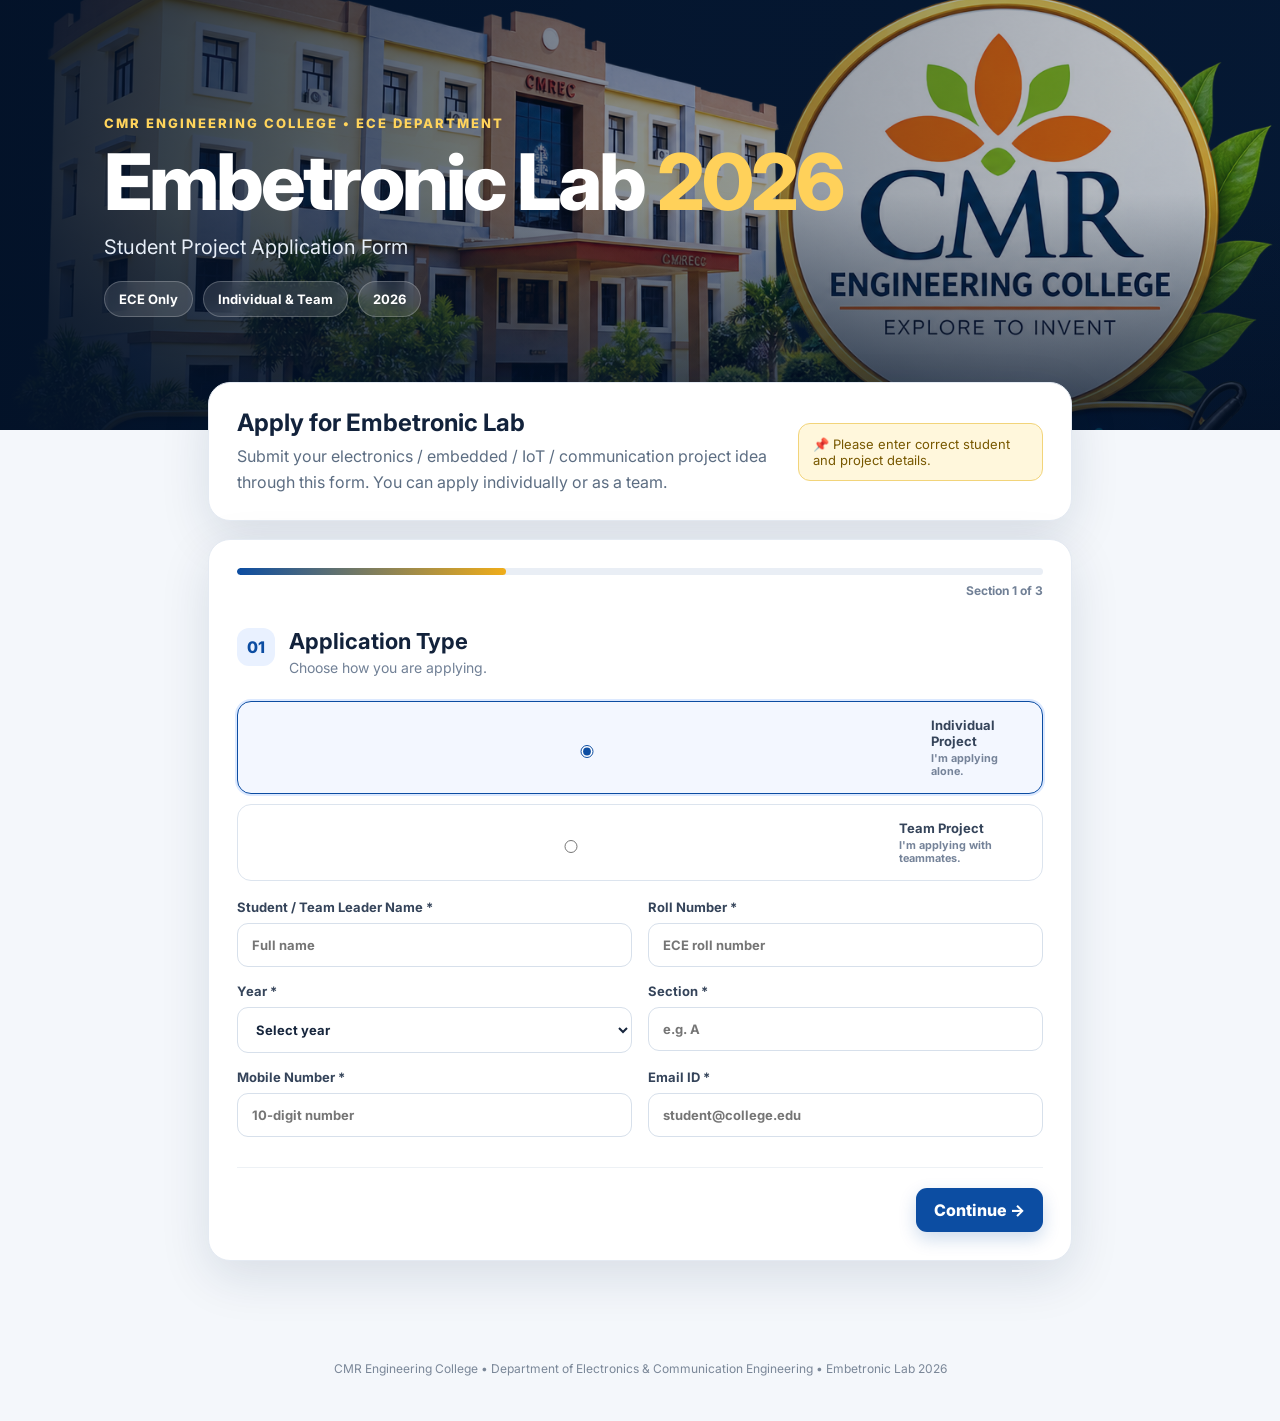
==== index.html @ 6908dd09 "Add files via upload" ====
<!doctype html>
<html lang="en">
<head>
<meta charset="utf-8">
<meta name="viewport" content="width=device-width, initial-scale=1">
<title>Embetronic Lab 2026 | CMR Engineering College</title>
<link rel="stylesheet" href="/styles.css">
</head>
<body>
<header class="hero">
  <div class="hero-bg"></div>
  <div class="hero-overlay"></div>
  <div class="hero-content">
    <div class="eyebrow">CMR ENGINEERING COLLEGE • ECE DEPARTMENT</div>
    <h1>Embetronic Lab <span>2026</span></h1>
    <p>Student Project Application Form</p>
    <div class="hero-pills"><span>ECE Only</span><span>Individual & Team</span><span>2026</span></div>
  </div>
</header>

<main class="container">
  <section class="intro card">
    <div>
      <h2>Apply for Embetronic Lab</h2>
      <p>Submit your electronics / embedded / IoT / communication project idea through this form. You can apply individually or as a team.</p>
    </div>
    <div class="notice">📌 Please enter correct student and project details.</div>
  </section>

  <form id="applicationForm" class="form card">
    <div class="progress-wrap">
      <div class="progress"><div id="progressBar"></div></div>
      <div id="progressText">Section 1 of 3</div>
    </div>

    <section class="form-section active" data-step="1">
      <div class="section-title"><span>01</span><div><h3>Application Type</h3><p>Choose how you are applying.</p></div></div>
      <label class="choice"><input type="radio" name="applicationType" value="single" checked> <span><b>Individual Project</b><small>I'm applying alone.</small></span></label>
      <label class="choice"><input type="radio" name="applicationType" value="team"> <span><b>Team Project</b><small>I'm applying with teammates.</small></span></label>
      <div class="grid two">
        <label>Student / Team Leader Name *<input name="leaderName" required placeholder="Full name"></label>
        <label>Roll Number *<input name="leaderRoll" required placeholder="ECE roll number"></label>
        <label>Year *<select name="year" required><option value="">Select year</option><option>2nd Year</option><option>3rd Year</option><option>4th Year</option></select></label>
        <label>Section *<input name="section" required placeholder="e.g. A"></label>
        <label>Mobile Number *<input name="phone" inputmode="numeric" maxlength="10" required placeholder="10-digit number"></label>
        <label>Email ID *<input type="email" name="email" required placeholder="student@college.edu"></label>
      </div>
      <div id="teamBox" class="team-box hidden">
        <div class="team-head"><div><h4>Team Members</h4><p>Add your teammates. Maximum 8 members.</p></div><button type="button" id="addMember" class="secondary">+ Add member</button></div>
        <div id="members"></div>
      </div>
    </section>

    <section class="form-section" data-step="2">
      <div class="section-title"><span>02</span><div><h3>Project Details</h3><p>Tell the ECE department about your idea.</p></div></div>
      <div class="grid two">
        <label>Project Title *<input name="projectTitle" required placeholder="Enter your project title"></label>
        <label>Project Domain *
          <select name="projectDomain" required>
            <option value="">Select domain</option>
            <option>Embedded Systems</option><option>IoT</option><option>VLSI / Digital Electronics</option>
            <option>Communication Systems</option><option>Robotics</option><option>Arduino / Microcontrollers</option>
            <option>RF / Microwave</option><option>Signal Processing</option><option>Other ECE Project</option>
          </select>
        </label>
        <label>Faculty Mentor <span class="optional">(optional)</span><input name="facultyMentor" placeholder="Faculty name, if already decided"></label>
      </div>
      <label>Project Abstract / Description *<textarea name="abstract" rows="7" required minlength="20" placeholder="Explain the problem, proposed solution, hardware/software involved, and expected result."></textarea></label>
    </section>

    <section class="form-section" data-step="3">
      <div class="section-title"><span>03</span><div><h3>Declaration & Submit</h3><p>Review your details before submitting.</p></div></div>
      <div class="review" id="review"></div>
      <label class="check"><input type="checkbox" name="consent" required> <span>I confirm that the information provided is correct and that this application is for the <b>ECE Department, CMR Engineering College – Embetronic Lab 2026</b>.</span></label>
      <div id="formMessage" class="message"></div>
    </section>

    <div class="form-actions">
      <button type="button" id="prevBtn" class="secondary hidden">← Back</button>
      <div class="spacer"></div>
      <button type="button" id="nextBtn" class="primary">Continue →</button>
      <button type="submit" id="submitBtn" class="primary hidden">Submit Application ✓</button>
    </div>
  </form>
</main>
<footer>CMR Engineering College • Department of Electronics & Communication Engineering • Embetronic Lab 2026</footer>
<script src="/app.js"></script>
</body>
</html>
---- styles.css ----
@import url('https://fonts.googleapis.com/css2?family=Inter:wght@400;500;600;700;800&display=swap');
*{box-sizing:border-box}body{margin:0;font-family:Inter,system-ui,sans-serif;background:#f4f7fb;color:#12223b}.hero{position:relative;min-height:430px;overflow:hidden;background:#061a36}.hero-bg{position:absolute;inset:0;background-image:url('/college-banner.png');background-size:cover;background-position:center 22%;filter:saturate(.95)}.hero-overlay{position:absolute;inset:0;background:linear-gradient(90deg,rgba(3,18,40,.92),rgba(3,18,40,.48) 48%,rgba(3,18,40,.22)),linear-gradient(0deg,rgba(3,18,40,.75),transparent 55%)}.hero-content{position:relative;z-index:2;max-width:1120px;margin:auto;padding:115px 24px 70px;color:#fff}.eyebrow{font-size:13px;letter-spacing:2px;font-weight:800;color:#ffd45c;margin-bottom:14px}.hero h1{font-size:clamp(42px,7vw,78px);line-height:.95;margin:0 0 16px;font-weight:800;letter-spacing:-3px}.hero h1 span{color:#ffd15a}.hero p{font-size:20px;margin:0 0 22px;color:#e8eff8}.hero-pills{display:flex;gap:10px;flex-wrap:wrap}.hero-pills span{background:rgba(255,255,255,.13);border:1px solid rgba(255,255,255,.22);padding:9px 14px;border-radius:99px;font-size:13px;font-weight:700;backdrop-filter:blur(8px)}.container{max-width:900px;margin:-48px auto 70px;position:relative;padding:0 18px}.card{background:#fff;border-radius:22px;box-shadow:0 16px 50px rgba(20,43,78,.12);border:1px solid #e4eaf2}.intro{padding:25px 28px;display:flex;justify-content:space-between;gap:25px;align-items:center;margin-bottom:18px}.intro h2{margin:0 0 7px;font-size:24px}.intro p{margin:0;color:#5c6d82;line-height:1.6}.notice{padding:12px 14px;background:#fff7dc;border:1px solid #f2d47a;border-radius:12px;color:#785800;font-size:13px;min-width:245px}.form{padding:28px}.progress-wrap{margin-bottom:30px}.progress{height:7px;background:#e9eef5;border-radius:10px;overflow:hidden}.progress div{height:100%;width:33.33%;background:linear-gradient(90deg,#0c4da2,#f0ad19);border-radius:10px;transition:.3s}.progress-wrap>div:last-child{text-align:right;margin-top:8px;color:#718096;font-size:12px;font-weight:700}.form-section{display:none}.form-section.active{display:block}.section-title{display:flex;gap:14px;align-items:flex-start;margin-bottom:25px}.section-title>span{display:grid;place-items:center;width:38px;height:38px;border-radius:12px;background:#e9f1ff;color:#0c4da2;font-weight:800}.section-title h3{margin:0 0 5px;font-size:22px}.section-title p{margin:0;color:#718096;font-size:14px}.choice{display:flex;align-items:center;gap:12px;border:1px solid #dce4ee;border-radius:14px;padding:15px;margin:10px 0;cursor:pointer}.choice:has(input:checked){border-color:#0c4da2;background:#f3f7ff;box-shadow:0 0 0 2px #dce9ff}.choice input{accent-color:#0c4da2}.choice span{display:flex;flex-direction:column;gap:3px}.choice small{color:#758399}.grid{display:grid;gap:16px;margin-top:18px}.grid.two{grid-template-columns:1fr 1fr}label{display:block;font-size:13px;font-weight:700;color:#35445a}input,select,textarea{width:100%;margin-top:8px;border:1px solid #d7e0eb;border-radius:11px;padding:13px 14px;font:inherit;color:#17263d;background:#fff;outline:none;transition:.2s}input:focus,select:focus,textarea:focus{border-color:#3c77c7;box-shadow:0 0 0 3px #e7f0ff}textarea{resize:vertical;line-height:1.5}.optional{font-weight:500;color:#8a97a8}.team-box{margin-top:20px;border:1px dashed #b8c8dc;border-radius:16px;padding:18px;background:#f9fbfe}.team-head{display:flex;justify-content:space-between;gap:15px;align-items:center}.team-head h4{margin:0 0 4px}.team-head p{margin:0;color:#74839a;font-size:12px}.member{background:#fff;border:1px solid #e2e8f0;border-radius:13px;padding:14px;margin-top:12px;display:grid;grid-template-columns:1.2fr .8fr .9fr 1.2fr auto;gap:9px;align-items:end}.member label{font-size:11px}.member input{padding:10px 9px;font-size:13px}.remove{border:0;background:#fff0f0;color:#c53939;padding:10px;border-radius:9px;cursor:pointer}.form-actions{display:flex;align-items:center;gap:10px;margin-top:30px;padding-top:20px;border-top:1px solid #edf1f5}.spacer{flex:1}button{border:0;border-radius:11px;padding:12px 18px;font:inherit;font-weight:800;cursor:pointer}.primary{background:#0c4da2;color:white;box-shadow:0 7px 18px rgba(12,77,162,.2)}.primary:hover{background:#083d84}.secondary{background:#edf3fb;color:#20456f}.hidden{display:none!important}.review{background:#f7f9fc;border:1px solid #e2e8f0;border-radius:14px;padding:17px;margin-bottom:18px}.review-row{display:flex;justify-content:space-between;gap:20px;padding:9px 0;border-bottom:1px solid #e8edf3;font-size:13px}.review-row:last-child{border-bottom:0}.review-row b{color:#66758a}.review-row span{font-weight:700;text-align:right}.check{display:flex;gap:10px;align-items:flex-start;line-height:1.5;font-weight:500}.check input{width:auto;margin:3px 0 0;accent-color:#0c4da2}.message{margin-top:16px;padding:12px;border-radius:10px;display:none}.message.error{display:block;background:#fff0f0;color:#a42626}.message.success{display:block;background:#ecfff4;color:#13703b}.success-screen{padding:35px;text-align:center}.success-icon{font-size:55px}.success-screen h2{font-size:30px;margin:10px 0}.success-screen .code{display:inline-block;margin:12px 0;padding:12px 16px;background:#eef5ff;border-radius:10px;font-weight:800;color:#0c4da2}footer{text-align:center;color:#7a8798;font-size:12px;padding:30px 15px 45px}.admin-body{background:#f4f7fb}.admin-wrap{max-width:1300px;margin:auto;padding:25px 18px}.admin-top{display:flex;justify-content:space-between;align-items:center;gap:20px;margin-bottom:20px}.admin-top h1{margin:0;font-size:28px}.admin-top p{margin:5px 0;color:#718096}.toolbar{display:flex;gap:10px;flex-wrap:wrap}.stats{display:grid;grid-template-columns:repeat(4,1fr);gap:14px;margin-bottom:18px}.stat{background:#fff;border:1px solid #e2e8f0;border-radius:16px;padding:18px}.stat b{font-size:28px}.stat span{display:block;color:#718096;font-size:12px;margin-top:4px}.table-card{background:#fff;border:1px solid #e2e8f0;border-radius:18px;overflow:auto}.filters{padding:15px;border-bottom:1px solid #e8edf3;display:flex;gap:10px}.filters input{max-width:400px;margin:0}.table{width:100%;border-collapse:collapse;min-width:1050px}.table th,.table td{padding:12px 14px;border-bottom:1px solid #edf1f5;text-align:left;font-size:12px;vertical-align:top}.table th{background:#f8fafc;color:#607087;position:sticky;top:0}.status{border:0;border-radius:99px;padding:6px 9px;font-size:11px;font-weight:800;background:#edf3fb}.login{min-height:100vh;display:grid;place-items:center;padding:20px}.login-card{max-width:420px;width:100%;padding:30px}.login-card h1{margin:0 0 8px}.login-card p{color:#718096;line-height:1.5}.empty{text-align:center;padding:50px;color:#718096}.modal{position:fixed;inset:0;background:rgba(3,18,40,.55);display:none;align-items:center;justify-content:center;padding:20px;z-index:10}.modal.open{display:flex}.modal-card{background:#fff;max-width:760px;width:100%;max-height:90vh;overflow:auto;border-radius:18px;padding:24px}.modal-head{display:flex;justify-content:space-between}.detail-grid{display:grid;grid-template-columns:1fr 1fr;gap:10px;margin-top:15px}.detail{background:#f7f9fc;padding:11px;border-radius:10px}.detail small{display:block;color:#758399}.detail strong{display:block;margin-top:4px}.abstract{white-space:pre-wrap;line-height:1.6;background:#f7f9fc;border-radius:10px;padding:14px;margin-top:10px}@media(max-width:720px){.hero{min-height:390px}.hero-content{padding-top:90px}.hero h1{letter-spacing:-2px}.intro{display:block}.notice{margin-top:15px}.grid.two,.stats,.detail-grid{grid-template-columns:1fr}.form{padding:20px}.member{grid-template-columns:1fr 1fr}.member .remove{grid-column:1/-1}.admin-top{display:block}.toolbar{margin-top:12px}}
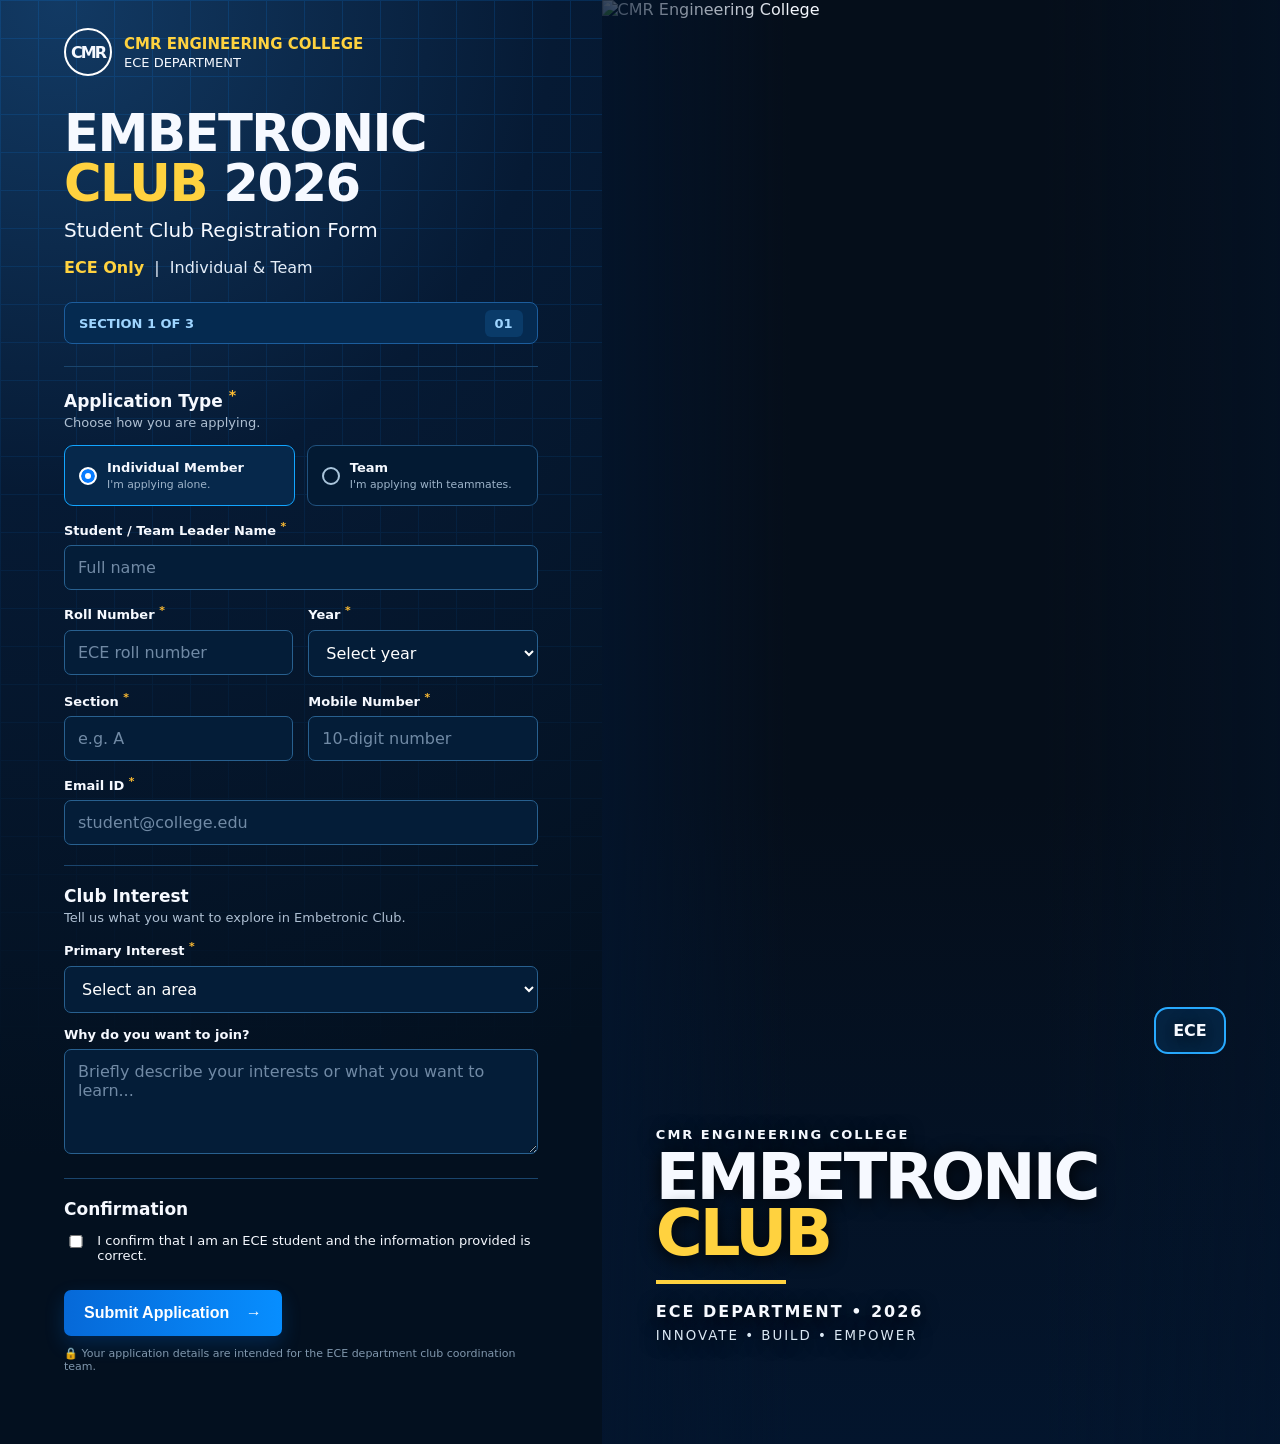
==== commit f66ee79b: "Add files via upload" ====
--- a/index.html
+++ b/index.html
@@ -3,87 +3,93 @@
 <head>
 <meta charset="utf-8">
 <meta name="viewport" content="width=device-width, initial-scale=1">
-<title>Embetronic Lab 2026 | CMR Engineering College</title>
-<link rel="stylesheet" href="/styles.css">
+<title>Embetronic Club 2026 | CMR Engineering College ECE</title>
+<link rel="stylesheet" href="style.css">
 </head>
 <body>
-<header class="hero">
-  <div class="hero-bg"></div>
-  <div class="hero-overlay"></div>
-  <div class="hero-content">
-    <div class="eyebrow">CMR ENGINEERING COLLEGE • ECE DEPARTMENT</div>
-    <h1>Embetronic Lab <span>2026</span></h1>
-    <p>Student Project Application Form</p>
-    <div class="hero-pills"><span>ECE Only</span><span>Individual & Team</span><span>2026</span></div>
-  </div>
-</header>
+<div class="page">
+  <section class="form-panel">
+    <header>
+      <div class="brand">
+        <div class="logo">CMR</div>
+        <div><strong>CMR ENGINEERING COLLEGE</strong><span>ECE DEPARTMENT</span></div>
+      </div>
+      <h1>EMBETRONIC <em>CLUB</em> 2026</h1>
+      <p class="subtitle">Student Club Registration Form</p>
+      <p class="tagline"><b>ECE Only</b> &nbsp;|&nbsp; Individual &amp; Team</p>
+    </header>
 
-<main class="container">
-  <section class="intro card">
-    <div>
-      <h2>Apply for Embetronic Lab</h2>
-      <p>Submit your electronics / embedded / IoT / communication project idea through this form. You can apply individually or as a team.</p>
-    </div>
-    <div class="notice">📌 Please enter correct student and project details.</div>
+    <div class="progress"><span>SECTION 1 OF 3</span><b>01</b></div>
+
+    <form id="applicationForm">
+      <section class="section">
+        <h2>Application Type <sup>*</sup></h2>
+        <p class="hint">Choose how you are applying.</p>
+        <div class="choices">
+          <label class="choice active"><input type="radio" name="type" value="Individual" checked><span class="radio"></span><div><b>Individual Member</b><small>I'm applying alone.</small></div></label>
+          <label class="choice"><input type="radio" name="type" value="Team"><span class="radio"></span><div><b>Team</b><small>I'm applying with teammates.</small></div></label>
+        </div>
+
+        <label>Student / Team Leader Name <sup>*</sup></label>
+        <input id="name" required placeholder="Full name">
+
+        <div class="grid2">
+          <div><label>Roll Number <sup>*</sup></label><input id="roll" required placeholder="ECE roll number"></div>
+          <div><label>Year <sup>*</sup></label><select id="year" required><option value="">Select year</option><option>1st Year</option><option>2nd Year</option><option>3rd Year</option><option>4th Year</option></select></div>
+        </div>
+        <div class="grid2">
+          <div><label>Section <sup>*</sup></label><input id="section" required placeholder="e.g. A"></div>
+          <div><label>Mobile Number <sup>*</sup></label><input id="phone" required inputmode="numeric" placeholder="10-digit number"></div>
+        </div>
+        <label>Email ID <sup>*</sup></label>
+        <input id="email" type="email" required placeholder="student@college.edu">
+
+        <div id="teamBox" class="team-box hidden">
+          <div class="team-head"><h3>Team Members</h3><button type="button" id="addMember">+ Add member</button></div>
+          <p class="hint">Add the students who are applying with you.</p>
+          <div id="members"></div>
+        </div>
+      </section>
+
+      <section class="section">
+        <h2>Club Interest</h2>
+        <p class="hint">Tell us what you want to explore in Embetronic Club.</p>
+        <label>Primary Interest <sup>*</sup></label>
+        <select id="interest" required>
+          <option value="">Select an area</option>
+          <option>Embedded Systems</option><option>IoT & Smart Systems</option><option>Robotics</option>
+          <option>VLSI / FPGA</option><option>PCB & Hardware Design</option><option>Communication Systems</option>
+          <option>AI + Electronics</option><option>Other</option>
+        </select>
+        <label>Why do you want to join?</label>
+        <textarea id="reason" placeholder="Briefly describe your interests or what you want to learn..."></textarea>
+      </section>
+
+      <section class="section">
+        <h2>Confirmation</h2>
+        <label class="check"><input id="agree" type="checkbox" required><span>I confirm that I am an ECE student and the information provided is correct.</span></label>
+        <button class="submit" type="submit">Submit Application <span>→</span></button>
+        <p class="privacy">🔒 Your application details are intended for the ECE department club coordination team.</p>
+      </section>
+    </form>
+
+    <div id="success" class="success hidden"></div>
   </section>
 
-  <form id="applicationForm" class="form card">
-    <div class="progress-wrap">
-      <div class="progress"><div id="progressBar"></div></div>
-      <div id="progressText">Section 1 of 3</div>
+  <aside class="visual-panel">
+    <img src="assets/college-visual.png" alt="CMR Engineering College">
+    <div class="visual-shade"></div>
+    <div class="visual-copy">
+      <div class="chip">ECE</div>
+      <p>CMR ENGINEERING COLLEGE</p>
+      <h2>EMBETRONIC<br><span>CLUB</span></h2>
+      <div class="line"></div>
+      <strong>ECE DEPARTMENT • 2026</strong>
+      <small>INNOVATE • BUILD • EMPOWER</small>
     </div>
+  </aside>
+</div>
 
-    <section class="form-section active" data-step="1">
-      <div class="section-title"><span>01</span><div><h3>Application Type</h3><p>Choose how you are applying.</p></div></div>
-      <label class="choice"><input type="radio" name="applicationType" value="single" checked> <span><b>Individual Project</b><small>I'm applying alone.</small></span></label>
-      <label class="choice"><input type="radio" name="applicationType" value="team"> <span><b>Team Project</b><small>I'm applying with teammates.</small></span></label>
-      <div class="grid two">
-        <label>Student / Team Leader Name *<input name="leaderName" required placeholder="Full name"></label>
-        <label>Roll Number *<input name="leaderRoll" required placeholder="ECE roll number"></label>
-        <label>Year *<select name="year" required><option value="">Select year</option><option>2nd Year</option><option>3rd Year</option><option>4th Year</option></select></label>
-        <label>Section *<input name="section" required placeholder="e.g. A"></label>
-        <label>Mobile Number *<input name="phone" inputmode="numeric" maxlength="10" required placeholder="10-digit number"></label>
-        <label>Email ID *<input type="email" name="email" required placeholder="student@college.edu"></label>
-      </div>
-      <div id="teamBox" class="team-box hidden">
-        <div class="team-head"><div><h4>Team Members</h4><p>Add your teammates. Maximum 8 members.</p></div><button type="button" id="addMember" class="secondary">+ Add member</button></div>
-        <div id="members"></div>
-      </div>
-    </section>
-
-    <section class="form-section" data-step="2">
-      <div class="section-title"><span>02</span><div><h3>Project Details</h3><p>Tell the ECE department about your idea.</p></div></div>
-      <div class="grid two">
-        <label>Project Title *<input name="projectTitle" required placeholder="Enter your project title"></label>
-        <label>Project Domain *
-          <select name="projectDomain" required>
-            <option value="">Select domain</option>
-            <option>Embedded Systems</option><option>IoT</option><option>VLSI / Digital Electronics</option>
-            <option>Communication Systems</option><option>Robotics</option><option>Arduino / Microcontrollers</option>
-            <option>RF / Microwave</option><option>Signal Processing</option><option>Other ECE Project</option>
-          </select>
-        </label>
-        <label>Faculty Mentor <span class="optional">(optional)</span><input name="facultyMentor" placeholder="Faculty name, if already decided"></label>
-      </div>
-      <label>Project Abstract / Description *<textarea name="abstract" rows="7" required minlength="20" placeholder="Explain the problem, proposed solution, hardware/software involved, and expected result."></textarea></label>
-    </section>
-
-    <section class="form-section" data-step="3">
-      <div class="section-title"><span>03</span><div><h3>Declaration & Submit</h3><p>Review your details before submitting.</p></div></div>
-      <div class="review" id="review"></div>
-      <label class="check"><input type="checkbox" name="consent" required> <span>I confirm that the information provided is correct and that this application is for the <b>ECE Department, CMR Engineering College – Embetronic Lab 2026</b>.</span></label>
-      <div id="formMessage" class="message"></div>
-    </section>
-
-    <div class="form-actions">
-      <button type="button" id="prevBtn" class="secondary hidden">← Back</button>
-      <div class="spacer"></div>
-      <button type="button" id="nextBtn" class="primary">Continue →</button>
-      <button type="submit" id="submitBtn" class="primary hidden">Submit Application ✓</button>
-    </div>
-  </form>
-</main>
-<footer>CMR Engineering College • Department of Electronics & Communication Engineering • Embetronic Lab 2026</footer>
-<script src="/app.js"></script>
+<script src="script.js"></script>
 </body>
 </html>
--- a/style.css
+++ b/style.css
@@ -0,0 +1,16 @@
+*{box-sizing:border-box}
+:root{--navy:#03152d;--blue:#087cff;--gold:#ffd23f;--line:#1d4b79;--text:#f6f9ff;--muted:#aebfd2}
+body{margin:0;background:#020b17;color:var(--text);font-family:Inter,system-ui,-apple-system,Segoe UI,Arial,sans-serif}
+.page{min-height:100vh;display:grid;grid-template-columns:minmax(440px,47%) 1fr}
+.form-panel{padding:28px 5vw 40px;background:radial-gradient(circle at 10% 0,#123a64 0,#061a34 32%,#03101f 75%);position:relative;overflow:hidden}
+.form-panel:before{content:"";position:absolute;inset:0;opacity:.16;background-image:linear-gradient(90deg,#0b8cff 1px,transparent 1px),linear-gradient(#0b8cff 1px,transparent 1px);background-size:38px 38px;mask-image:linear-gradient(to bottom,#000,transparent 75%)}
+.form-panel>*{position:relative}.brand{display:flex;gap:12px;align-items:center}.logo{width:48px;height:48px;border:2px solid #fff;border-radius:50%;display:grid;place-items:center;font-weight:900;letter-spacing:-2px}.brand strong,.brand span{display:block}.brand strong{font-size:15px;color:var(--gold)}.brand span{font-size:13px;margin-top:2px}
+h1{font-size:clamp(34px,4vw,54px);line-height:.98;margin:32px 0 10px;letter-spacing:-1.5px}h1 em{font-style:normal;color:var(--gold)}.subtitle{font-size:20px;margin:0 0 8px}.tagline{font-size:16px;color:#e4edf8;margin-bottom:25px}.tagline b{color:var(--gold)}
+.progress{height:42px;border:1px solid #1c5d9d;border-radius:8px;background:#052a50;display:flex;justify-content:space-between;align-items:center;padding:0 14px;margin-bottom:22px;color:#9fd5ff;font-size:13px;font-weight:800}.progress b{background:#0a3b69;padding:6px 10px;border-radius:6px}
+.section{border-top:1px solid #1a456d;padding:20px 0}.section h2{font-size:17px;margin:0 0 4px}.section sup{color:#ffbd32}.hint{color:var(--muted);font-size:13px;margin:0 0 15px}
+label{display:block;font-weight:700;font-size:13px;margin:14px 0 7px}input,select,textarea{width:100%;border:1px solid #28608f;background:#041d38;color:#fff;border-radius:7px;padding:12px 13px;font:inherit;outline:none}input:focus,select:focus,textarea:focus{border-color:#20a4ff;box-shadow:0 0 0 3px #168fff22}input::placeholder,textarea::placeholder{color:#718aa5}textarea{min-height:105px;resize:vertical}
+.grid2{display:grid;grid-template-columns:1fr 1fr;gap:15px}.choices{display:grid;grid-template-columns:1fr 1fr;gap:12px}.choice{margin:0;display:flex;align-items:center;gap:10px;border:1px solid #20527f;border-radius:9px;padding:14px;background:#031a33;cursor:pointer}.choice.active{border-color:#12a5ff;background:#06284b}.choice input{display:none}.radio{width:18px;height:18px;border:2px solid #aac5dc;border-radius:50%;flex:0 0 auto}.choice input:checked+.radio{border-color:#fff;box-shadow:inset 0 0 0 4px #087cff;background:#fff}.choice b,.choice small{display:block}.choice small{color:#9eb4ca;font-weight:400;margin-top:3px}
+.team-box{margin-top:18px;padding:15px;border:1px dashed #2972aa;border-radius:10px;background:#041a31}.team-head{display:flex;align-items:center;justify-content:space-between}.team-head h3{margin:0;font-size:15px}.team-head button{background:#0b4f8b;color:white;border:1px solid #287fba;border-radius:6px;padding:7px 10px}.member{display:grid;grid-template-columns:1fr 1fr;gap:10px}.hidden{display:none}
+.check{display:flex;align-items:flex-start;gap:10px;font-weight:500}.check input{width:18px;margin-top:2px}.submit{margin-top:20px;border:0;border-radius:7px;background:linear-gradient(90deg,#0669d8,#078eff);color:#fff;font-size:16px;font-weight:800;padding:14px 20px;cursor:pointer;box-shadow:0 8px 20px #007cff33}.submit span{margin-left:12px}.privacy{font-size:11px;color:#8097ad}.success{margin-top:18px;padding:16px;border-radius:10px;background:#083b2c;border:1px solid #1c9a6a}.visual-panel{min-height:100vh;position:sticky;top:0;overflow:hidden;background:#050e1a}.visual-panel img{width:100%;height:100vh;object-fit:cover;object-position:center top;display:block}.visual-shade{position:absolute;inset:0;background:linear-gradient(90deg,#03152dcc 0%,transparent 28%,transparent 65%,#03152d66 100%),linear-gradient(0deg,#03152d 0%,transparent 45%)}.visual-copy{position:absolute;left:8%;right:8%;bottom:7%;text-shadow:0 3px 18px #000}.visual-copy p{font-size:13px;font-weight:800;letter-spacing:2px;margin:0 0 7px}.visual-copy h2{font-size:clamp(42px,5vw,78px);line-height:.88;margin:0;letter-spacing:-3px}.visual-copy h2 span{color:var(--gold)}.visual-copy .line{width:130px;height:4px;background:var(--gold);margin:18px 0}.visual-copy strong,.visual-copy small{display:block;letter-spacing:2px}.visual-copy small{margin-top:7px;color:#dbe8f4}.chip{position:absolute;right:0;top:-120px;border:2px solid #28aaff;border-radius:14px;padding:12px 17px;font-weight:900;background:#06284acc}
+@media(max-width:900px){.page{grid-template-columns:1fr}.visual-panel{display:none}.form-panel{padding:24px 18px 35px}.grid2,.choices{grid-template-columns:1fr}}
+@media(min-width:901px) and (max-width:1100px){.page{grid-template-columns:52% 48%}.form-panel{padding-left:30px;padding-right:30px}}
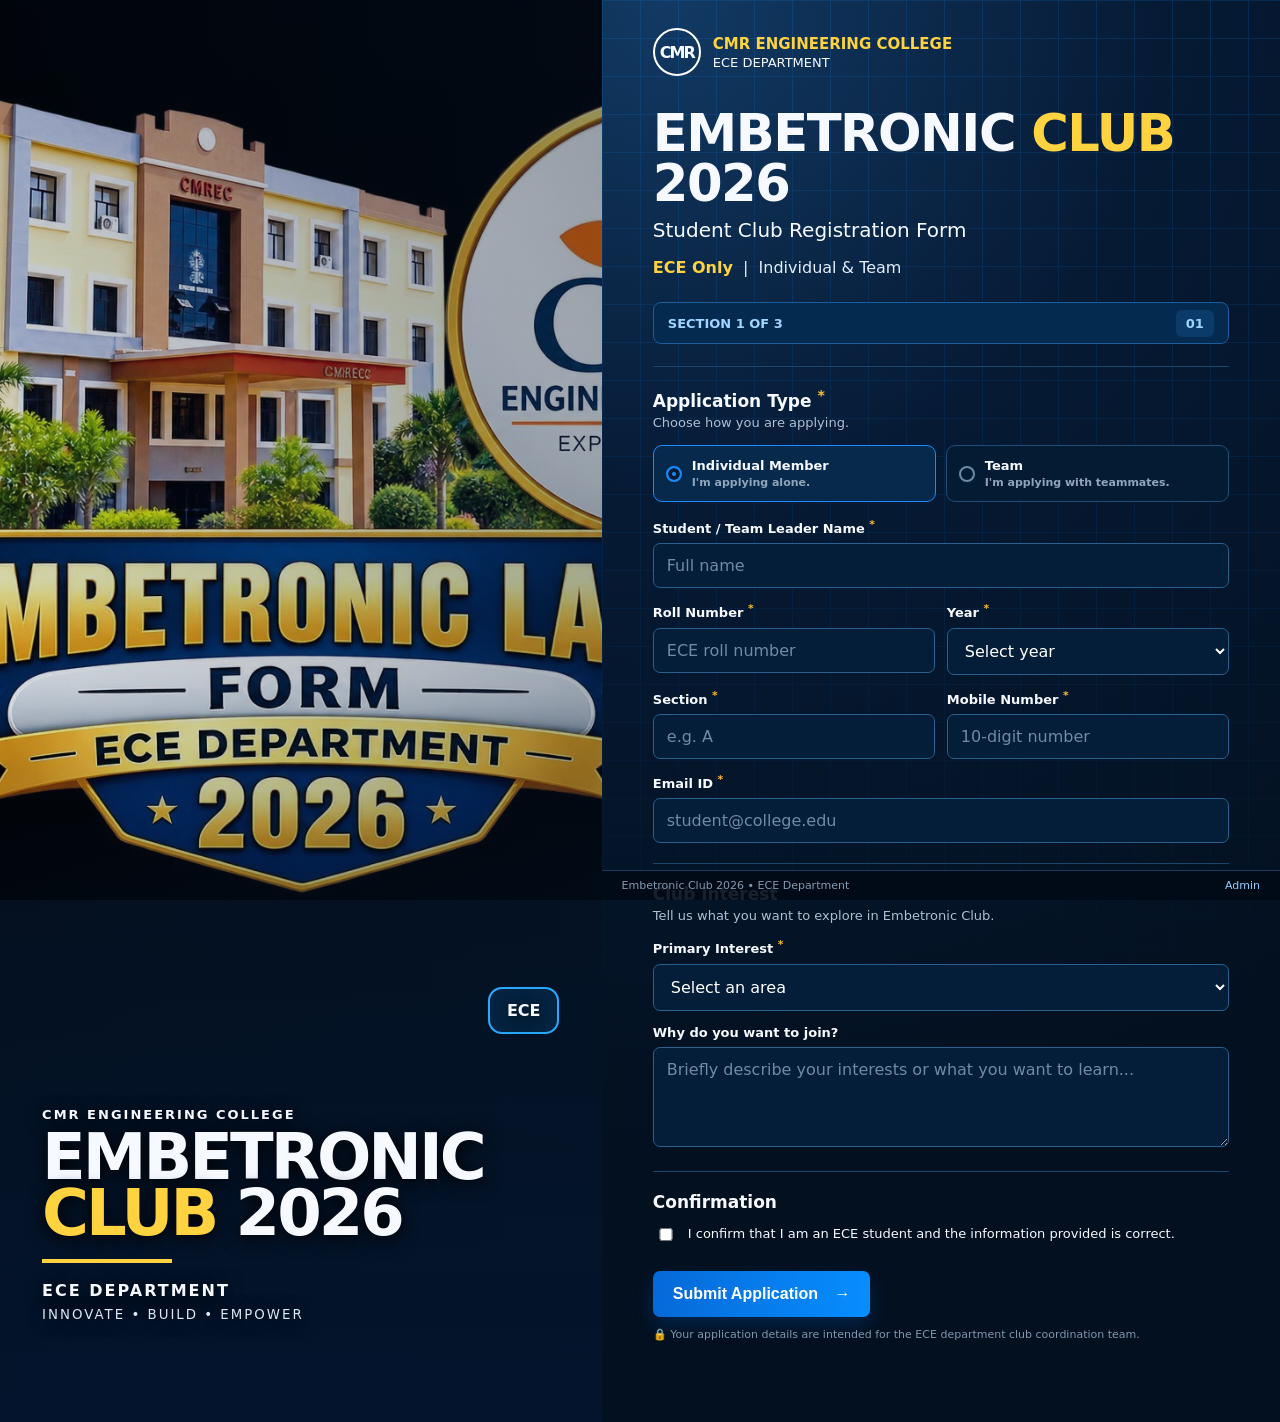
==== commit fd233f11: "Add files via upload" ====
--- a/index.html
+++ b/index.html
@@ -8,6 +8,19 @@
 </head>
 <body>
 <div class="page">
+  <aside class="visual-panel">
+    <img src="cmr.png" alt="CMR Engineering College">
+    <div class="visual-shade"></div>
+    <div class="visual-copy">
+      <div class="chip">ECE</div>
+      <p>CMR ENGINEERING COLLEGE</p>
+      <h2>EMBETRONIC<br><span>CLUB</span> 2026</h2>
+      <div class="line"></div>
+      <strong>ECE DEPARTMENT</strong>
+      <small>INNOVATE • BUILD • EMPOWER</small>
+    </div>
+  </aside>
+
   <section class="form-panel">
     <header>
       <div class="brand">
@@ -76,20 +89,10 @@
     <div id="success" class="success hidden"></div>
   </section>
 
-  <aside class="visual-panel">
-    <img src="assets/college-visual.png" alt="CMR Engineering College">
-    <div class="visual-shade"></div>
-    <div class="visual-copy">
-      <div class="chip">ECE</div>
-      <p>CMR ENGINEERING COLLEGE</p>
-      <h2>EMBETRONIC<br><span>CLUB</span></h2>
-      <div class="line"></div>
-      <strong>ECE DEPARTMENT • 2026</strong>
-      <small>INNOVATE • BUILD • EMPOWER</small>
-    </div>
-  </aside>
 </div>
 
-<script src="script.js"></script>
+<script src="firebase-config.js"></script>
+<script type="module" src="script.js"></script>
+<footer class="site-footer"><span>Embetronic Club 2026 • ECE Department</span><a href="admin.html">Admin</a></footer>
 </body>
 </html>
--- a/style.css
+++ b/style.css
@@ -1,16 +1,37 @@
 *{box-sizing:border-box}
 :root{--navy:#03152d;--blue:#087cff;--gold:#ffd23f;--line:#1d4b79;--text:#f6f9ff;--muted:#aebfd2}
+html{scroll-behavior:smooth}
 body{margin:0;background:#020b17;color:var(--text);font-family:Inter,system-ui,-apple-system,Segoe UI,Arial,sans-serif}
-.page{min-height:100vh;display:grid;grid-template-columns:minmax(440px,47%) 1fr}
-.form-panel{padding:28px 5vw 40px;background:radial-gradient(circle at 10% 0,#123a64 0,#061a34 32%,#03101f 75%);position:relative;overflow:hidden}
+.page{min-height:100vh;display:grid;grid-template-columns:minmax(420px,47%) minmax(0,53%)}
+.visual-panel{min-height:100vh;position:sticky;top:0;overflow:hidden;background:#050e1a;order:1}
+.visual-panel img{width:100%;height:100vh;object-fit:cover;object-position:center;display:block}
+.visual-shade{position:absolute;inset:0;background:linear-gradient(90deg,#03152d22 0%,#03152d55 100%),linear-gradient(0deg,#03152df2 0%,transparent 48%,#03152d22 100%)}
+.visual-copy{position:absolute;left:7%;right:7%;bottom:7%;text-shadow:0 3px 18px #000}
+.visual-copy p{font-size:13px;font-weight:800;letter-spacing:2px;margin:0 0 7px}
+.visual-copy h2{font-size:clamp(42px,5vw,78px);line-height:.88;margin:0;letter-spacing:-3px}
+.visual-copy h2 span{color:var(--gold)}
+.visual-copy .line{width:130px;height:4px;background:var(--gold);margin:18px 0}
+.visual-copy strong,.visual-copy small{display:block;letter-spacing:2px}
+.visual-copy small{margin-top:7px;color:#dbe8f4}
+.chip{position:absolute;right:0;top:-120px;border:2px solid #28aaff;border-radius:14px;padding:12px 17px;font-weight:900;background:#06284acc}
+.form-panel{padding:28px clamp(24px,4vw,64px) 50px;background:radial-gradient(circle at 10% 0,#123a64 0,#061a34 32%,#03101f 75%);position:relative;overflow:hidden;order:2}
 .form-panel:before{content:"";position:absolute;inset:0;opacity:.16;background-image:linear-gradient(90deg,#0b8cff 1px,transparent 1px),linear-gradient(#0b8cff 1px,transparent 1px);background-size:38px 38px;mask-image:linear-gradient(to bottom,#000,transparent 75%)}
-.form-panel>*{position:relative}.brand{display:flex;gap:12px;align-items:center}.logo{width:48px;height:48px;border:2px solid #fff;border-radius:50%;display:grid;place-items:center;font-weight:900;letter-spacing:-2px}.brand strong,.brand span{display:block}.brand strong{font-size:15px;color:var(--gold)}.brand span{font-size:13px;margin-top:2px}
+.form-panel>*{position:relative}
+.brand{display:flex;gap:12px;align-items:center}.logo{width:48px;height:48px;border:2px solid #fff;border-radius:50%;display:grid;place-items:center;font-weight:900;letter-spacing:-2px}.brand strong,.brand span{display:block}.brand strong{font-size:15px;color:var(--gold)}.brand span{font-size:13px;margin-top:2px}
 h1{font-size:clamp(34px,4vw,54px);line-height:.98;margin:32px 0 10px;letter-spacing:-1.5px}h1 em{font-style:normal;color:var(--gold)}.subtitle{font-size:20px;margin:0 0 8px}.tagline{font-size:16px;color:#e4edf8;margin-bottom:25px}.tagline b{color:var(--gold)}
 .progress{height:42px;border:1px solid #1c5d9d;border-radius:8px;background:#052a50;display:flex;justify-content:space-between;align-items:center;padding:0 14px;margin-bottom:22px;color:#9fd5ff;font-size:13px;font-weight:800}.progress b{background:#0a3b69;padding:6px 10px;border-radius:6px}
 .section{border-top:1px solid #1a456d;padding:20px 0}.section h2{font-size:17px;margin:0 0 4px}.section sup{color:#ffbd32}.hint{color:var(--muted);font-size:13px;margin:0 0 15px}
-label{display:block;font-weight:700;font-size:13px;margin:14px 0 7px}input,select,textarea{width:100%;border:1px solid #28608f;background:#041d38;color:#fff;border-radius:7px;padding:12px 13px;font:inherit;outline:none}input:focus,select:focus,textarea:focus{border-color:#20a4ff;box-shadow:0 0 0 3px #168fff22}input::placeholder,textarea::placeholder{color:#718aa5}textarea{min-height:105px;resize:vertical}
-.grid2{display:grid;grid-template-columns:1fr 1fr;gap:15px}.choices{display:grid;grid-template-columns:1fr 1fr;gap:12px}.choice{margin:0;display:flex;align-items:center;gap:10px;border:1px solid #20527f;border-radius:9px;padding:14px;background:#031a33;cursor:pointer}.choice.active{border-color:#12a5ff;background:#06284b}.choice input{display:none}.radio{width:18px;height:18px;border:2px solid #aac5dc;border-radius:50%;flex:0 0 auto}.choice input:checked+.radio{border-color:#fff;box-shadow:inset 0 0 0 4px #087cff;background:#fff}.choice b,.choice small{display:block}.choice small{color:#9eb4ca;font-weight:400;margin-top:3px}
-.team-box{margin-top:18px;padding:15px;border:1px dashed #2972aa;border-radius:10px;background:#041a31}.team-head{display:flex;align-items:center;justify-content:space-between}.team-head h3{margin:0;font-size:15px}.team-head button{background:#0b4f8b;color:white;border:1px solid #287fba;border-radius:6px;padding:7px 10px}.member{display:grid;grid-template-columns:1fr 1fr;gap:10px}.hidden{display:none}
-.check{display:flex;align-items:flex-start;gap:10px;font-weight:500}.check input{width:18px;margin-top:2px}.submit{margin-top:20px;border:0;border-radius:7px;background:linear-gradient(90deg,#0669d8,#078eff);color:#fff;font-size:16px;font-weight:800;padding:14px 20px;cursor:pointer;box-shadow:0 8px 20px #007cff33}.submit span{margin-left:12px}.privacy{font-size:11px;color:#8097ad}.success{margin-top:18px;padding:16px;border-radius:10px;background:#083b2c;border:1px solid #1c9a6a}.visual-panel{min-height:100vh;position:sticky;top:0;overflow:hidden;background:#050e1a}.visual-panel img{width:100%;height:100vh;object-fit:cover;object-position:center top;display:block}.visual-shade{position:absolute;inset:0;background:linear-gradient(90deg,#03152dcc 0%,transparent 28%,transparent 65%,#03152d66 100%),linear-gradient(0deg,#03152d 0%,transparent 45%)}.visual-copy{position:absolute;left:8%;right:8%;bottom:7%;text-shadow:0 3px 18px #000}.visual-copy p{font-size:13px;font-weight:800;letter-spacing:2px;margin:0 0 7px}.visual-copy h2{font-size:clamp(42px,5vw,78px);line-height:.88;margin:0;letter-spacing:-3px}.visual-copy h2 span{color:var(--gold)}.visual-copy .line{width:130px;height:4px;background:var(--gold);margin:18px 0}.visual-copy strong,.visual-copy small{display:block;letter-spacing:2px}.visual-copy small{margin-top:7px;color:#dbe8f4}.chip{position:absolute;right:0;top:-120px;border:2px solid #28aaff;border-radius:14px;padding:12px 17px;font-weight:900;background:#06284acc}
-@media(max-width:900px){.page{grid-template-columns:1fr}.visual-panel{display:none}.form-panel{padding:24px 18px 35px}.grid2,.choices{grid-template-columns:1fr}}
-@media(min-width:901px) and (max-width:1100px){.page{grid-template-columns:52% 48%}.form-panel{padding-left:30px;padding-right:30px}}
+label{display:block;font-weight:700;font-size:13px;margin:14px 0 7px}input,select,textarea{width:100%;border:1px solid #28608f;background:#041d38;color:#fff;border-radius:7px;padding:12px 13px;font:inherit;outline:none}input:focus,select:focus,textarea:focus{border-color:#20a4ff;box-shadow:0 0 0 3px #168fff22}input::placeholder,textarea::placeholder{color:#718aa5}textarea{min-height:100px;resize:vertical}
+.grid2{display:grid;grid-template-columns:1fr 1fr;gap:12px}.choices{display:grid;grid-template-columns:1fr 1fr;gap:10px;margin-bottom:16px}.choice{position:relative;display:flex;gap:10px;align-items:center;border:1px solid #214d76;border-radius:9px;padding:12px;background:#041b34;cursor:pointer;margin:0}.choice input{position:absolute;opacity:0;width:0}.choice.active{border-color:#168cff;background:#06294c}.radio{width:16px;height:16px;border:2px solid #6e8ca7;border-radius:50%;flex:none}.choice.active .radio{border-color:#168cff;box-shadow:inset 0 0 0 4px #041b34;background:#168cff}.choice b,.choice small{display:block}.choice small{color:#8fa6ba;font-size:11px;margin-top:3px}.team-box{margin-top:18px;padding:14px;border:1px solid #245b86;border-radius:10px;background:#041a32}.team-head{display:flex;justify-content:space-between;align-items:center;gap:10px}.team-head h3{margin:0;font-size:14px}.team-head button{border:1px solid #287fba;background:transparent;color:#9fd5ff;border-radius:6px;padding:7px 10px}.member{display:grid;grid-template-columns:1fr 1fr;gap:10px;margin-top:10px}.hidden{display:none}
+.check{display:flex;align-items:flex-start;gap:10px;font-weight:500}.check input{width:18px;margin-top:2px}.submit{margin-top:20px;border:0;border-radius:7px;background:linear-gradient(90deg,#0669d8,#078eff);color:#fff;font-size:16px;font-weight:800;padding:14px 20px;cursor:pointer;box-shadow:0 8px 20px #007cff33}.submit span{margin-left:12px}.submit:disabled{opacity:.65;cursor:not-allowed}.privacy{font-size:11px;color:#8097ad}.success{margin-top:18px;padding:16px;border-radius:10px;background:#083b2c;border:1px solid #1c9a6a}
+.site-footer{position:fixed;bottom:0;right:0;width:53%;padding:8px 20px;display:flex;justify-content:space-between;gap:15px;background:#020b17e8;border-top:1px solid #173b5d;color:#8299af;font-size:11px;z-index:5}.site-footer a{color:#8fcfff;text-decoration:none}
+@media(max-width:900px){
+  .page{grid-template-columns:1fr;display:flex;flex-direction:column}
+  .visual-panel{order:1;position:relative;height:320px;min-height:320px;width:100%}
+  .visual-panel img{height:320px;width:100%;object-fit:cover;object-position:center}
+  .visual-copy{bottom:22px}.visual-copy h2{font-size:42px}.visual-copy p{font-size:11px}.chip{top:-70px;padding:8px 12px}
+  .form-panel{order:2;padding:25px 18px 65px;width:100%}
+  h1{font-size:42px;margin-top:25px}.grid2{grid-template-columns:1fr}.choices{grid-template-columns:1fr}.member{grid-template-columns:1fr}.site-footer{position:fixed;left:0;right:0;width:100%;font-size:10px}
+}
+@media(max-width:420px){.visual-panel,.visual-panel img{height:280px;min-height:280px}.visual-copy h2{font-size:34px;letter-spacing:-1.5px}.form-panel{padding-left:15px;padding-right:15px}.brand strong{font-size:13px}.brand span{font-size:11px}h1{font-size:36px}.subtitle{font-size:18px}}
+@media(min-width:901px) and (max-width:1100px){.page{grid-template-columns:50% 50%}.site-footer{width:50%}.form-panel{padding-left:28px;padding-right:28px}}
